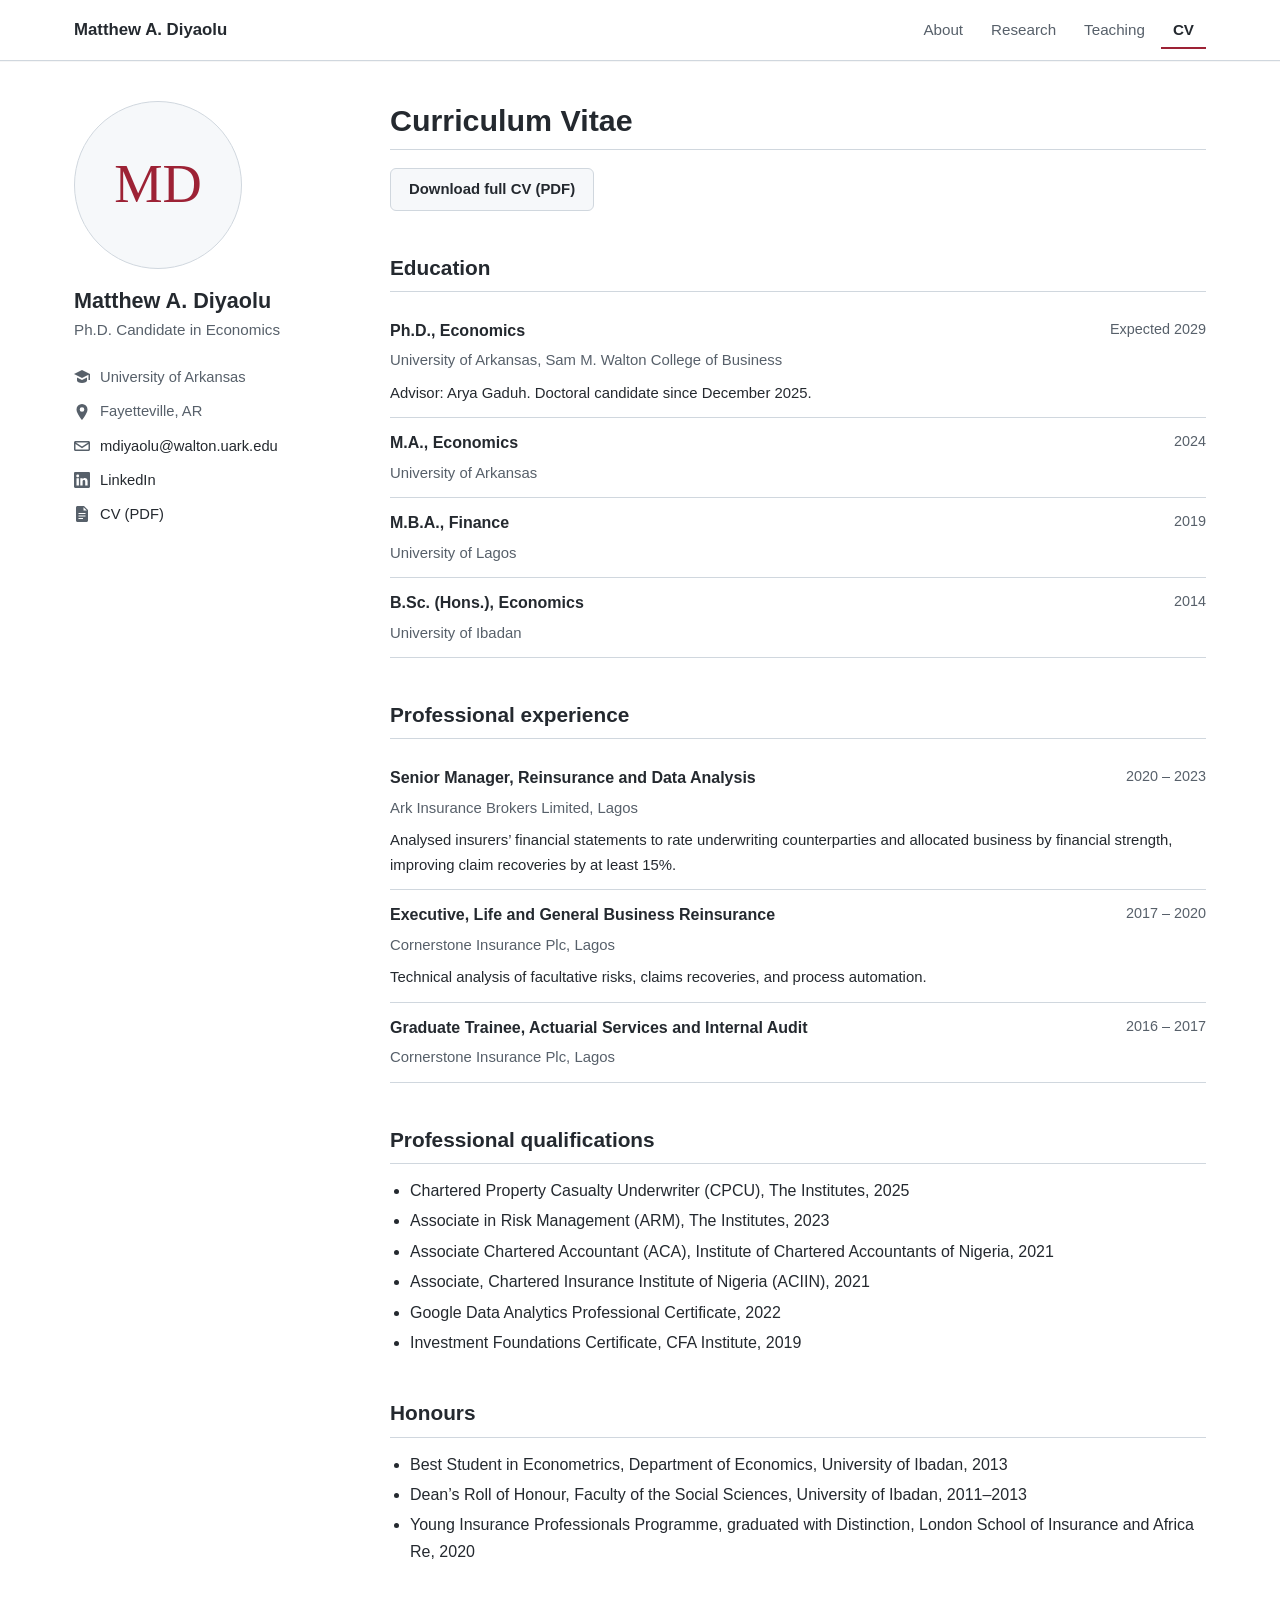
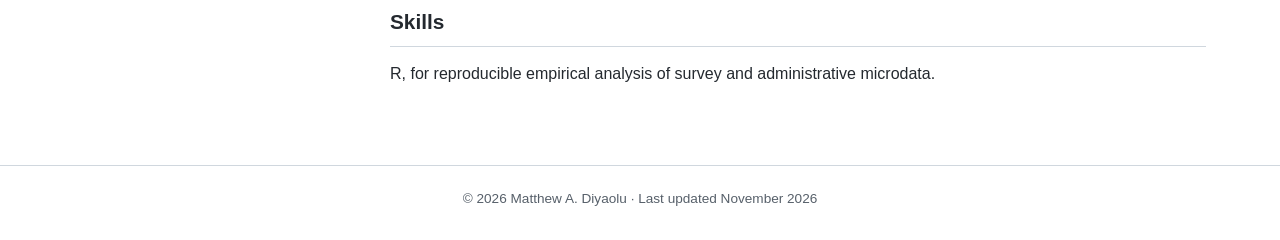
==== cv.html @ 34aa45bd "Add files via upload" ====
<!doctype html>
<html lang="en">
<head>
  <meta charset="utf-8">
  <meta name="viewport" content="width=device-width, initial-scale=1">
  <title>CV | Matthew A. Diyaolu</title>
  <meta name="description" content="Matthew A. Diyaolu, Ph.D. candidate in Economics at the University of Arkansas. Applied microeconomics, development and labor economics.">
  <link rel="stylesheet" href="assets/css/main.css">
</head>
<body>
  <header class="masthead">
    <div class="masthead-inner">
      <a class="site-title" href="index.html">Matthew A. Diyaolu</a>
      <nav class="nav" aria-label="Main">
        <a href="index.html">About</a>
        <a href="research.html">Research</a>
        <a href="teaching.html">Teaching</a>
        <a href="cv.html" class="active">CV</a>
      </nav>
    </div>
  </header>

  <div class="page">
    <aside class="sidebar">
      <!-- To add your photo: save a square image as images/profile.jpg -->
      <img class="avatar" src="images/profile.jpg" alt="Matthew A. Diyaolu"
           onerror="this.outerHTML='&lt;div class=&quot;avatar avatar-fallback&quot; aria-hidden=&quot;true&quot;&gt;MD&lt;/div&gt;'">
      <p class="author-name">Matthew A. Diyaolu</p>
      <p class="author-bio">Ph.D. Candidate in Economics</p>
      <ul class="author-links">
        <li><svg viewBox="0 0 16 16" aria-hidden="true"><path d="M8 1 0 5l8 4 6.5-3.25V11H16V5L8 1zM3 8.4v3.1C3 12.9 5.2 14 8 14s5-1.1 5-2.5V8.4L8 11 3 8.4z"/></svg><span>University of Arkansas</span></li>
        <li><svg viewBox="0 0 16 16" aria-hidden="true"><path d="M8 0a5.5 5.5 0 0 0-5.5 5.5C2.5 9.6 8 16 8 16s5.5-6.4 5.5-10.5A5.5 5.5 0 0 0 8 0zm0 7.8A2.3 2.3 0 1 1 8 3.2a2.3 2.3 0 0 1 0 4.6z"/></svg><span>Fayetteville, AR</span></li>
        <li><svg viewBox="0 0 16 16" aria-hidden="true"><path d="M1.5 3h13c.8 0 1.5.7 1.5 1.5v7c0 .8-.7 1.5-1.5 1.5h-13C.7 13 0 12.3 0 11.5v-7C0 3.7.7 3 1.5 3zm.3 1.5L8 8.6l6.2-4.1H1.8zM14.5 6 8 10.3 1.5 6v5.5h13V6z"/></svg><a href="mailto:mdiyaolu@walton.uark.edu">mdiyaolu@walton.uark.edu</a></li>
        <li><svg viewBox="0 0 16 16" aria-hidden="true"><path d="M0 1.2C0 .5.6 0 1.3 0h13.4c.7 0 1.3.5 1.3 1.2v13.6c0 .7-.6 1.2-1.3 1.2H1.3C.6 16 0 15.5 0 14.8V1.2zm4.9 12.2V6.2H2.5v7.2h2.4zM3.7 5.2c.8 0 1.4-.6 1.4-1.3 0-.8-.5-1.3-1.4-1.3-.8 0-1.4.5-1.4 1.3 0 .7.5 1.3 1.4 1.3zm4.9 8.2V9.4c0-.2 0-.4.1-.6.2-.4.6-.9 1.3-.9.9 0 1.2.7 1.2 1.7v3.8h2.4V9.3c0-2.2-1.2-3.2-2.7-3.2-1.3 0-1.9.7-2.2 1.2V6.2H6.3v7.2h2.3z"/></svg><a href="https://www.linkedin.com/in/matthewdiyaolu">LinkedIn</a></li>
        <li><svg viewBox="0 0 16 16" aria-hidden="true"><path d="M3 0h7l4 4v10.5c0 .8-.7 1.5-1.5 1.5h-9C2.7 16 2 15.3 2 14.5v-13C2 .7 2.7 0 3.5 0H3zm6.5 1.2V4.5h3.3L9.5 1.2zM4.5 8h7V7h-7v1zm0 2.5h7v-1h-7v1zm0 2.5h4.5v-1H4.5v1z"/></svg><a href="files/Diyaolu_CV.pdf">CV (PDF)</a></li>
      </ul>
    </aside>

    <main class="content">
      <h1>Curriculum Vitae</h1>
      <p class="cv-actions"><a class="button" href="files/Diyaolu_CV.pdf">Download full CV (PDF)</a></p>

      <h2>Education</h2>
      <div class="entry">
        <div class="entry-what">Ph.D., Economics</div>
        <div class="entry-when">Expected 2029</div>
        <div class="entry-where">University of Arkansas, Sam M. Walton College of Business</div>
        <div class="entry-note">Advisor: Arya Gaduh. Doctoral candidate since December 2025.</div>
      </div>
      <div class="entry">
        <div class="entry-what">M.A., Economics</div>
        <div class="entry-when">2024</div>
        <div class="entry-where">University of Arkansas</div>
      </div>
      <div class="entry">
        <div class="entry-what">M.B.A., Finance</div>
        <div class="entry-when">2019</div>
        <div class="entry-where">University of Lagos</div>
      </div>
      <div class="entry">
        <div class="entry-what">B.Sc. (Hons.), Economics</div>
        <div class="entry-when">2014</div>
        <div class="entry-where">University of Ibadan</div>
      </div>

      <h2>Professional experience</h2>
      <div class="entry">
        <div class="entry-what">Senior Manager, Reinsurance and Data Analysis</div>
        <div class="entry-when">2020 &ndash; 2023</div>
        <div class="entry-where">Ark Insurance Brokers Limited, Lagos</div>
        <div class="entry-note">Analysed insurers&rsquo; financial statements to rate underwriting counterparties and allocated business by financial strength, improving claim recoveries by at least 15%.</div>
      </div>
      <div class="entry">
        <div class="entry-what">Executive, Life and General Business Reinsurance</div>
        <div class="entry-when">2017 &ndash; 2020</div>
        <div class="entry-where">Cornerstone Insurance Plc, Lagos</div>
        <div class="entry-note">Technical analysis of facultative risks, claims recoveries, and process automation.</div>
      </div>
      <div class="entry">
        <div class="entry-what">Graduate Trainee, Actuarial Services and Internal Audit</div>
        <div class="entry-when">2016 &ndash; 2017</div>
        <div class="entry-where">Cornerstone Insurance Plc, Lagos</div>
      </div>

      <h2>Professional qualifications</h2>
      <ul class="plain-list">
        <li>Chartered Property Casualty Underwriter (CPCU), The Institutes, 2025</li>
        <li>Associate in Risk Management (ARM), The Institutes, 2023</li>
        <li>Associate Chartered Accountant (ACA), Institute of Chartered Accountants of Nigeria, 2021</li>
        <li>Associate, Chartered Insurance Institute of Nigeria (ACIIN), 2021</li>
        <li>Google Data Analytics Professional Certificate, 2022</li>
        <li>Investment Foundations Certificate, CFA Institute, 2019</li>
      </ul>

      <h2>Honours</h2>
      <ul class="plain-list">
        <li>Best Student in Econometrics, Department of Economics, University of Ibadan, 2013</li>
        <li>Dean&rsquo;s Roll of Honour, Faculty of the Social Sciences, University of Ibadan, 2011&ndash;2013</li>
        <li>Young Insurance Professionals Programme, graduated with Distinction, London School of Insurance and Africa Re, 2020</li>
      </ul>

      <h2>Skills</h2>
      <p>R, for reproducible empirical analysis of survey and administrative microdata.</p>

    </main>
  </div>

  <footer class="footer">
    &copy; 2026 Matthew A. Diyaolu &middot; Last updated November 2026
  </footer>
</body>
</html>
---- assets/css/main.css ----
/* Academic site — GitHub Pages ready. Layout follows the familiar
   academicpages pattern: top masthead, sticky author sidebar, content column. */

:root {
  --bg: #ffffff;
  --bg-soft: #f6f8fa;
  --text: #24292f;
  --muted: #57606a;
  --border: #d0d7de;
  --link: #0a5ea8;
  --link-hover: #083f73;
  --accent: #9d2235;          /* Arkansas cardinal, used sparingly */
  --tag-bg: #eef3f9;
  --tag-text: #2c4a6b;
  --mast: #ffffff;
  --shadow: 0 1px 0 rgba(27, 31, 36, 0.04);
  --font: -apple-system, BlinkMacSystemFont, "Segoe UI", "Helvetica Neue", Arial, sans-serif;
  --serif: Georgia, "Times New Roman", serif;
}

@media (prefers-color-scheme: dark) {
  :root:not([data-theme="light"]) {
    --bg: #0d1117;
    --bg-soft: #161b22;
    --text: #e6edf3;
    --muted: #9198a1;
    --border: #30363d;
    --link: #58a6ff;
    --link-hover: #8cc4ff;
    --accent: #e0677a;
    --tag-bg: #1c2a3a;
    --tag-text: #a9c7e8;
    --mast: #0d1117;
  }
}

* { box-sizing: border-box; }

html { font-size: 16px; -webkit-text-size-adjust: 100%; }

body {
  margin: 0;
  background: var(--bg);
  color: var(--text);
  font-family: var(--font);
  line-height: 1.65;
}

a { color: var(--link); text-decoration: none; }
a:hover { color: var(--link-hover); text-decoration: underline; }

/* ── Masthead ───────────────────────────────────────── */
.masthead {
  position: sticky;
  top: 0;
  z-index: 10;
  background: var(--mast);
  border-bottom: 1px solid var(--border);
  box-shadow: var(--shadow);
}
.masthead-inner {
  max-width: 1180px;
  margin: 0 auto;
  padding: 0 24px;
  display: flex;
  align-items: center;
  justify-content: space-between;
  min-height: 60px;
  gap: 16px;
}
.site-title {
  font-weight: 700;
  font-size: 1.05rem;
  color: var(--text);
  white-space: nowrap;
}
.site-title:hover { text-decoration: none; color: var(--accent); }
.nav {
  display: flex;
  gap: 4px;
  flex-wrap: wrap;
}
.nav a {
  color: var(--muted);
  font-size: 0.95rem;
  padding: 6px 12px;
  border-radius: 6px;
}
.nav a:hover { background: var(--bg-soft); color: var(--text); text-decoration: none; }
.nav a.active { color: var(--text); font-weight: 600; box-shadow: inset 0 -2px 0 var(--accent); border-radius: 0; }

/* ── Page layout ────────────────────────────────────── */
.page {
  max-width: 1180px;
  margin: 0 auto;
  padding: 40px 24px 64px;
  display: grid;
  grid-template-columns: 260px minmax(0, 1fr);
  gap: 56px;
}

/* ── Author sidebar ─────────────────────────────────── */
.sidebar { position: sticky; top: 92px; align-self: start; }
.avatar {
  width: 168px;
  height: 168px;
  border-radius: 50%;
  border: 1px solid var(--border);
  object-fit: cover;
  display: block;
}
.avatar-fallback {
  display: flex;
  align-items: center;
  justify-content: center;
  background: var(--bg-soft);
  color: var(--accent);
  font-family: var(--serif);
  font-size: 3.4rem;
}
.author-name { font-size: 1.35rem; font-weight: 700; margin: 18px 0 2px; line-height: 1.3; }
.author-bio { color: var(--muted); font-size: 0.95rem; margin: 0 0 18px; }
.author-links { list-style: none; padding: 0; margin: 0; font-size: 0.92rem; }
.author-links li {
  display: flex;
  align-items: center;
  gap: 10px;
  padding: 5px 0;
  color: var(--muted);
  overflow-wrap: anywhere;
}
.author-links svg { width: 16px; height: 16px; flex: 0 0 16px; fill: currentColor; }
.author-links a { color: var(--text); }
.author-links a:hover { color: var(--link); }

/* ── Content ────────────────────────────────────────── */
.content { min-width: 0; }
.content h1 {
  font-size: 1.9rem;
  margin: 0 0 18px;
  padding-bottom: 10px;
  border-bottom: 1px solid var(--border);
  line-height: 1.25;
}
.content h2 {
  font-size: 1.3rem;
  margin: 40px 0 14px;
  padding-bottom: 6px;
  border-bottom: 1px solid var(--border);
}
.content h3 { font-size: 1.05rem; margin: 26px 0 6px; }
.content p { margin: 0 0 14px; }
.lead { font-size: 1.07rem; }

.interests { display: flex; flex-wrap: wrap; gap: 8px; margin: 6px 0 18px; padding: 0; list-style: none; }
.interests li {
  background: var(--tag-bg);
  color: var(--tag-text);
  font-size: 0.85rem;
  padding: 3px 12px;
  border-radius: 999px;
}

/* paper entries */
.paper { padding: 18px 0; border-bottom: 1px solid var(--border); }
.paper:last-child { border-bottom: none; }
.paper-title { font-weight: 600; font-size: 1.04rem; line-height: 1.45; margin: 0 0 4px; }
.paper-meta { color: var(--muted); font-size: 0.9rem; margin: 0 0 8px; }
.paper-abstract { font-size: 0.95rem; margin: 0; }
.badge {
  display: inline-block;
  font-size: 0.72rem;
  font-weight: 600;
  letter-spacing: 0.04em;
  text-transform: uppercase;
  padding: 2px 8px;
  border-radius: 4px;
  border: 1px solid var(--border);
  color: var(--muted);
  margin-right: 6px;
  vertical-align: 1px;
}
.badge.chapter { border-color: var(--accent); color: var(--accent); }

/* simple dated lists (education, teaching, experience) */
.entry { display: grid; grid-template-columns: minmax(0, 1fr) auto; gap: 4px 20px; padding: 12px 0; border-bottom: 1px solid var(--border); }
.entry:last-child { border-bottom: none; }
.entry-what { font-weight: 600; }
.entry-where { color: var(--muted); font-size: 0.93rem; grid-column: 1; }
.entry-when { color: var(--muted); font-size: 0.9rem; white-space: nowrap; grid-row: 1; grid-column: 2; }
.entry-note { grid-column: 1 / -1; font-size: 0.93rem; margin-top: 4px; }

.cv-actions { margin: 4px 0 24px; }
.button {
  display: inline-block;
  padding: 8px 18px;
  border: 1px solid var(--border);
  border-radius: 6px;
  background: var(--bg-soft);
  color: var(--text);
  font-weight: 600;
  font-size: 0.93rem;
}
.button:hover { text-decoration: none; border-color: var(--muted); }

.plain-list { margin: 0 0 14px; padding-left: 20px; }
.plain-list li { margin-bottom: 4px; }

.footer {
  border-top: 1px solid var(--border);
  color: var(--muted);
  font-size: 0.85rem;
  text-align: center;
  padding: 22px 16px 30px;
}

/* ── Phone / tablet ─────────────────────────────────── */
@media (max-width: 860px) {
  .page { grid-template-columns: 1fr; gap: 28px; padding: 24px 16px 48px; }
  .sidebar {
    position: static;
    display: grid;
    grid-template-columns: 96px minmax(0, 1fr);
    gap: 4px 18px;
    align-items: center;
    padding-bottom: 20px;
    border-bottom: 1px solid var(--border);
  }
  .avatar { width: 96px; height: 96px; grid-row: 1 / span 2; }
  .avatar-fallback { font-size: 2rem; }
  .author-name { margin: 0; font-size: 1.2rem; }
  .author-bio { margin: 0; }
  .author-links { grid-column: 1 / -1; display: flex; flex-wrap: wrap; gap: 0 18px; margin-top: 12px; }
  .masthead-inner { padding: 8px 16px; flex-wrap: wrap; }
  .nav a { padding: 6px 8px; }
  .content h1 { font-size: 1.6rem; }
  .entry { grid-template-columns: 1fr; }
  .entry-when { grid-row: auto; grid-column: 1; }
}
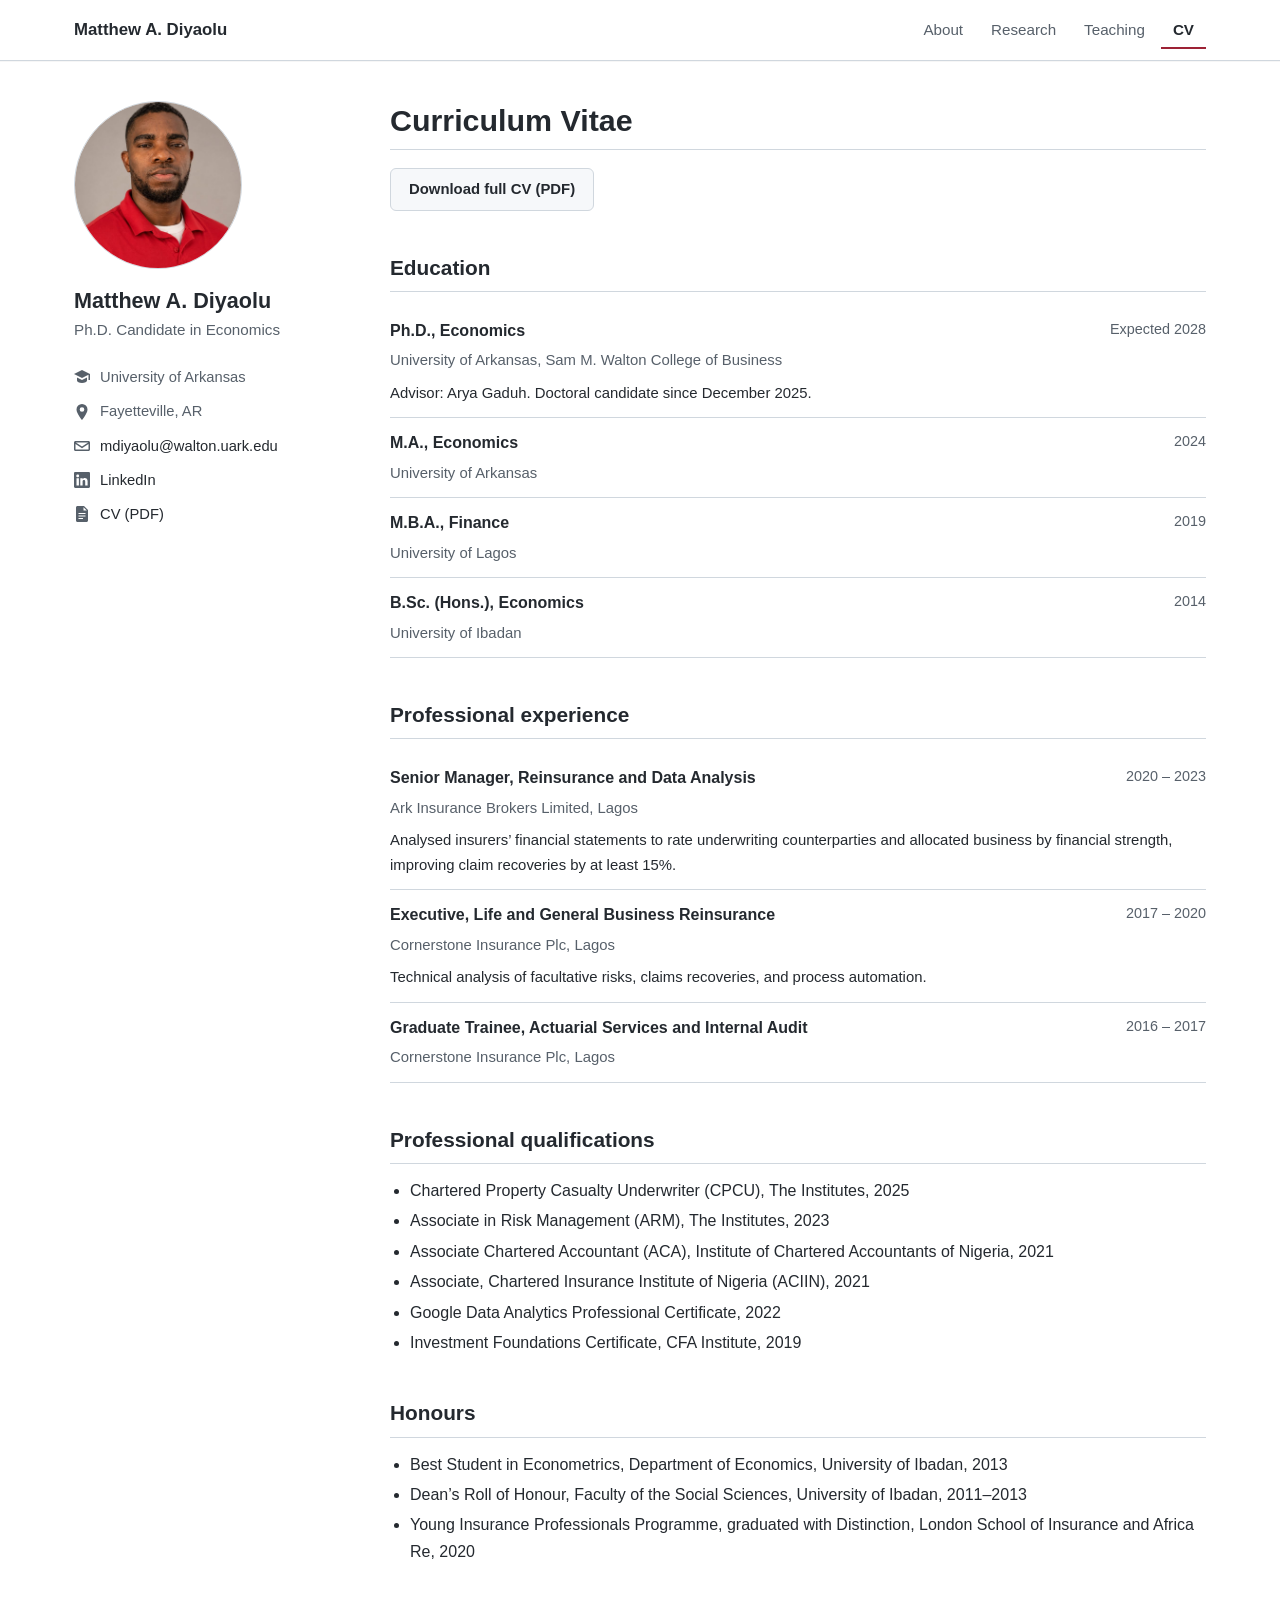
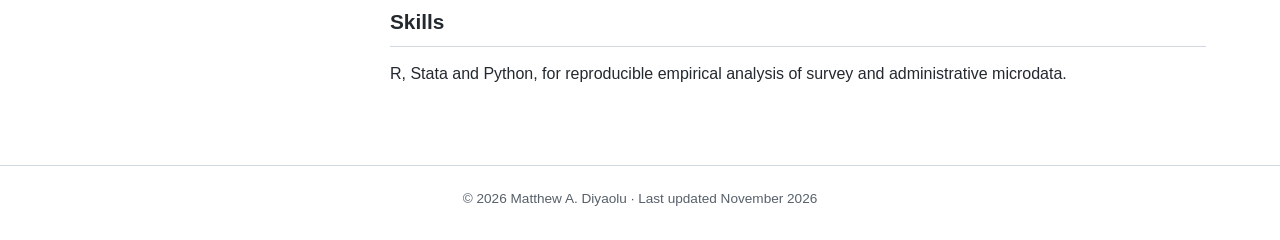
==== commit 631dea5e: "Add files via upload" ====
--- a/cv.html
+++ b/cv.html
@@ -43,7 +43,7 @@
       <h2>Education</h2>
       <div class="entry">
         <div class="entry-what">Ph.D., Economics</div>
-        <div class="entry-when">Expected 2029</div>
+        <div class="entry-when">Expected 2028</div>
         <div class="entry-where">University of Arkansas, Sam M. Walton College of Business</div>
         <div class="entry-note">Advisor: Arya Gaduh. Doctoral candidate since December 2025.</div>
       </div>
@@ -100,7 +100,7 @@
       </ul>
 
       <h2>Skills</h2>
-      <p>R, for reproducible empirical analysis of survey and administrative microdata.</p>
+      <p>R, Stata and Python, for reproducible empirical analysis of survey and administrative microdata.</p>
 
     </main>
   </div>
